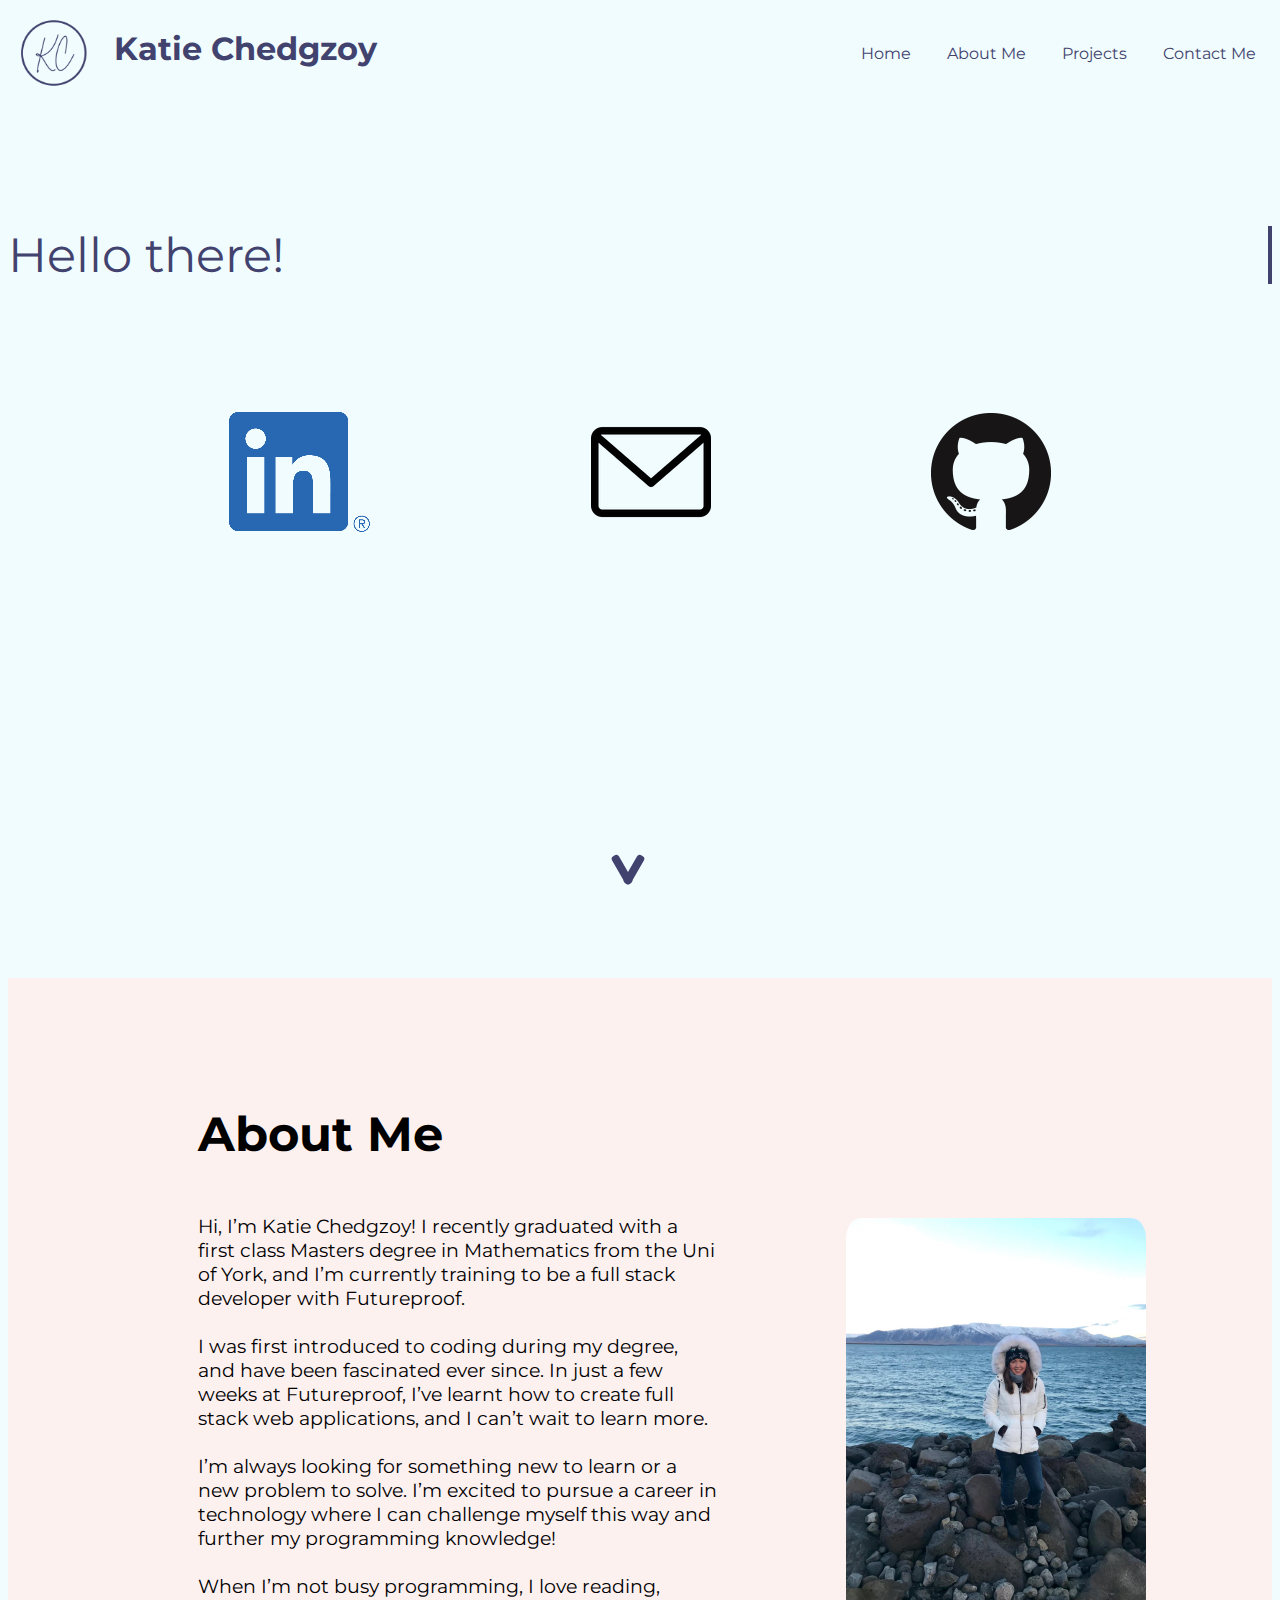
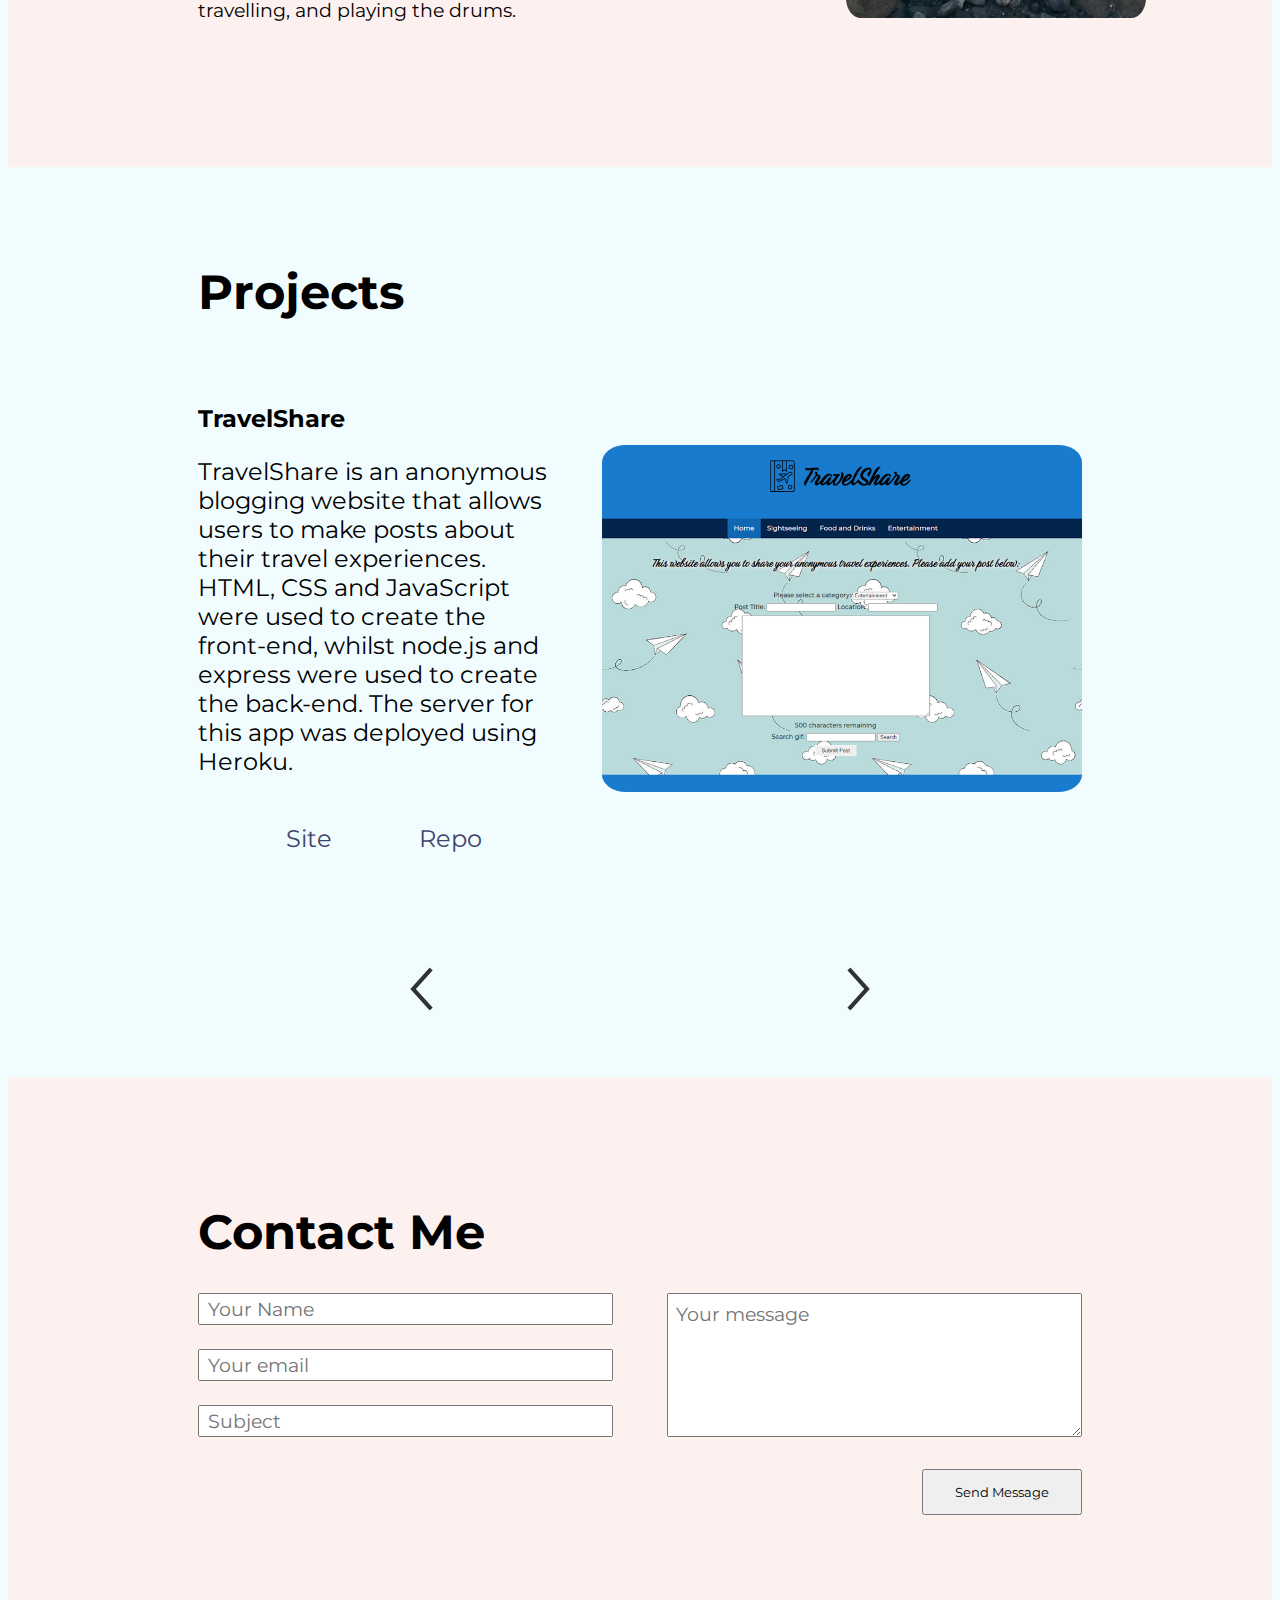
==== index.html @ d6ce120f "add contact form" ====
<!DOCTYPE html>
<html lang="en">
<head>
    <meta charset="UTF-8">
    <meta http-equiv="X-UA-Compatible" content="IE=edge">
    <meta name="viewport" content="width=device-width, initial-scale=1.0">
    <link href="https://fonts.googleapis.com/css2?family=Montserrat&display=swap" rel="stylesheet">
    <link href="./style.css" rel="stylesheet" type="text/css"/>
    <link rel="shortcut icon" href="./images/KC.png" type="image/x-icon">
    <script defer src="./index.js"></script>
    <title>Katie Chedgzoy</title>
</head>
<body>
    <header>
        <div id="nameAndLogo">
            <img src="images/KC.png" id="logo">
            <h1>Katie Chedgzoy</h1>
        </div>

        <nav>
            <ul class="nav-links">
                <li><a href="#home">Home</a></li>
                <li><a href="#aboutMe">About Me</a></li>
                <li><a href="#projects">Projects</a></li>
                <li><a href="#contactMe">Contact Me</a></li>
            </ul>
        </nav>
    </header>

    <section id="home">
        <p id="cursorText">Hello there!</p>

        <div class="profileLinks">
            <a href="https://www.linkedin.com/in/katie-chedgzoy-61258318b/">
                <img src="images/LindkeInLogo.png" id="linkedin">
            </a>
            <a href="">
                <img src="images/envelope.png" id="emailIcon">
            </a>
            <a href="https://github.com/katieched">
                <img src="images/GitHub-Mark-120px-plus.png" id="github">
            </a>
        </div>

        <div class="arrow-down">
            <div class="left"></div>
            <div class="right"></div>
        </div>
    </section>

    

    <section id="aboutMe">
        <h1>About Me</h1>

        <div>
            <p>Hi, I’m Katie Chedgzoy! I recently graduated with a first class Masters degree 
                in Mathematics from the Uni of York, and I’m currently training to be a full 
                stack developer with Futureproof.<br>
                <br>I was first introduced to coding during my degree, and have been fascinated ever 
                since. In just a few weeks at Futureproof, I’ve learnt how to create full stack web 
                applications, and I can’t wait to learn more.<br>
                <br>I’m always looking for something new to learn or a new problem to solve. I’m excited 
                to pursue a career in technology where I can challenge myself this way and further my 
                programming knowledge!<br>
                <br>When I’m not busy programming, I love reading, travelling, and playing the drums.
            </p>
            
            <img src="images/ProfilePic.JPG">
        </div>
    </section>

    <section id="projects">
        <h1>Projects</h1>

        <div id="projectContainer">
            <div>
                <h2 class="projectTitle">TravelShare</h2>
                <p class="projectDescription">TravelShare is an anonymous blogging website that allows 
                    users to make posts about their travel experiences. HTML, CSS and JavaScript were
                    used to create the front-end, whilst node.js and express were used to create the
                    back-end. The server for this app was deployed using Heroku.</p>

                <div class="projectLinks">
                    <a href="https://bagels-journal-project.netlify.app/client/html/mainpage" id="siteLink">Site</a>
                    <a href="https://github.com/Rachiey/journalproject" id="repoLink">Repo</a>
                </div>
            </div>

            <img src="images/TravelShare.png" class="projectImage">
        </div>

        <div id="arrows">
            <img src="images/back-arrow.png" id="backArrow">
            <img src="images/next-arrow.png" id="nextArrow">
        </div>
    </section>

    <section id="contactMe">
        <h1>Contact Me</h1>

        <form>
            <div id="leftForm">
                <input type="text" placeholder="Your Name" id="name">
                <input type="text" placeholder="Your email" id="email">
                <input type="text" placeholder="Subject" id="subject">
            </div>

            <div id="rightForm">
                <textarea placeholder="Your message" id="message"></textarea>
                <input type="Submit" value="Send Message" id="sendMessage">
            </div>
        </form>
    </section>
    
    <!--Background animation-->
    <!--
    <ul class="circles">
                <li></li>
                <li></li>
                <li></li>
                <li></li>
                <li></li>
                <li></li>
                <li></li>
                <li></li>
                <li></li>
                <li></li>
    </ul>
    -->
</body>
</html>
---- style.css ----
/*TO DO:
    - Fix profile links so they don't go outside of the div when you zoom in
    - Add link to email icon
    - Make arrows stay in place
*/

* {
    box-sizing: border-box;
}

body {
    background-color: #f0fcfd;
}

/*General text styling*/
p {
    font-family: 'Montserrat', sans-serif;
    color: black; 
}

/*Navbar styling*/
#logo {
    width:fit-content;
    height: 10vh;
    padding-right: 1rem;
}

#nameAndLogo {
    display: flex;
    justify-content: flex-start;
}

header h1, a {
    font-family: 'Montserrat', sans-serif;
    color: #42426f;
    text-decoration: none;
}

header {
    display: flex;
    justify-content: space-between;
    align-items: center;
}

.nav-links {
    list-style: none;
}

.nav-links li {
    display: inline-block;
    padding: 0 1rem;
}

.nav-links li a:hover {
    color:rgba(66, 66, 111, 0.5);
}
/*end of navbar styling*/


/*main page styling*/
#home {
    height: 80vh;
}
/*end of main page styling*/


/*cursor animation*/
#cursorText {
    border-right: solid 0.275rem rgba(66, 66, 111, 1);
    white-space: nowrap;
    overflow: hidden;    
    font-family: 'Montserrat', sans-serif;    
    font-size: 3rem;
    color: rgba(66, 66, 111);
    margin: 8rem auto;
  }
  
  #cursorText {
    animation: animated-text 2s steps(29,end) 1s 1 normal both,
               animated-cursor 600ms steps(29,end) infinite;
  }
  
  @keyframes animated-text{
    from{width: 0;}
    to{width: 18rem;}
  }
  
  @keyframes animated-cursor{
    from{border-right-color: rgba(225, 193, 203, 1);}
    to{border-right-color: transparent;}
  }
/*end of cursor animation*/


/*Profile links styling*/
.profileLinks {
    display: flex;
    justify-content: space-evenly;
}

.profileLinks a img:hover {
    opacity: 0.6;
}
/*end of profile links styling*/


/*Scroll down arrow animation*/
.arrow-down{
    display: flex;
    justify-content: center;
    width:3rem;
    height: 2rem;
    margin:0 0 0 -1.5rem;
    position:absolute;
    left:50%;
    bottom:0;
    -webkit-animation: arrow 0.5s 1s infinite ease-out alternate;
    
  }
  
  .arrow-down:hover{
     -webkit-animation-play-state: paused;
  }
  
  .left{
    position:absolute;
    height: 0.5rem;
    width:2rem;
    background: #42426f;
    -webkit-transform:rotate(240deg);
    top: 0.5rem;
    left: 0.5rem;
    -webkit-border-radius: 0.2rem;
    -webkit-transform-origin: 0.25rem 50%;
    -webkit-animation: leftArrow 0.5s 1s infinite ease-out alternate;
  }
  
  .right{
    position:absolute;
    height: 0.5rem;
    width: 2rem;
    background: #42426f;
    -webkit-transform:rotate(-60deg);
    top:0.5rem;
    left:0.5rem;
    -webkit-border-radius: 0.2rem;
    -webkit-transform-origin: 0.25rem 50%;
    -webkit-animation: rightArrow 0.5s 1s infinite ease-out alternate;
  }
  
  @keyframes arrow{
    0% {
      bottom:0;
    }
    100%{
      bottom:2rem;
    }
  }
  
  @keyframes leftArrow{
    0% {
    }
    100%{
      -webkit-transform:rotate(225deg);
    }
  }
  
  @keyframes rightArrow{
    0% {
    }
    100%{
      -webkit-transform:rotate(-45deg);
    }
  }
/*end of scroll down arrow animation*/


/*About me styling*/
@media (max-width: 1000px) {
    #aboutMe div {
        display: flex;
        flex-direction: column;
        justify-content: center;
        align-items: center;
    }

    #aboutMe img {
        margin-left: 10%;
    }
}
#aboutMe {
    background-color: #fdf1f0;
    font-family: 'Montserrat', sans-serif;
    height: fit-content;
}

#aboutMe h1 {
    font-size: 3rem;
    padding-top: 10%;
    padding-left: 15%;
}

#aboutMe p {
    font-size: 1.2rem;
    padding-left: 15%;
    padding-right: 10%;
}

#aboutMe img {
        border-radius: 5%;
        height: 25rem;
        width: auto;
        margin-right: 10%;
 }

#aboutMe div {
    display: flex;
    justify-content: space-between;
    align-items: center;
    padding-bottom: 10%;
}
/*end of about me styling*/


/*Project section styling*/
#projects {
    font-family: 'Montserrat', sans-serif;
    height: fit-content;
}

#projects h1 {
    font-size: 3rem;
    padding-top: 5%;
    padding-left: 15%;
}

#projectContainer {
    margin: 5% 15% 0% 15%;
    display: flex;
    align-items: center;
    justify-content: space-between;
}

.projectDescription {
    font-size: 1.5rem;
    margin-right: 3rem;
}

.projectLinks {
    display: flex;
    justify-content: space-evenly;
    margin-right: 2rem;
    margin-top: 3rem;
    font-size: 1.5rem;
}

.projectImage {
    width: 30rem;
    height: auto;
    border-radius: 5%;
}

@media (max-width: 1200px) {
    #projectContainer {
        display: flex;
        flex-direction: column;
        align-items: center;
        margin-right: 10%;
    }

    .projectDescription {
        font-size: 1.2rem;
        margin-right: 0rem;
    }

    .projectLinks {
        margin-right: 0;
    }

    .projectImage {
        width: 28rem;
        height: auto;
        margin-top: 2rem;
    }
}

@media (max-width: 700px) {
    .projectImage {
        width: 20rem;
        height: auto;
        margin-top: 2rem;
    }
}

#arrows {
    display: flex;
    justify-content: space-evenly;
    margin-top: 7rem;
    margin-bottom: 4rem;
}

#backArrow {
    width: 3rem;
    height: auto;
    opacity: 0.8;
}

#backArrow:hover {
    cursor: pointer;
    opacity: 0.5;
}

#nextArrow {
    width: 3rem;
    height: auto;
    opacity: 0.8;
}

#nextArrow:hover {
    cursor: pointer;
    opacity: 0.5;
}
/*end of project section styling*/


/*Contact me styling*/
#contactMe {
    background-color: #fdf1f0;
    font-family: 'Montserrat', sans-serif;
    height: fit-content;
}

#contactMe h1 {
    font-size: 3rem;
    padding-top: 10%;
    padding-left: 15%;
}

form {
    display: flex;
    justify-content: space-between;
    padding-left: 15%;
    padding-right: 15%;
    padding-bottom: 10%;
}

@media (max-width: 1000px) {
    form {
        display: flex;
        flex-direction: column;
        align-items: center;
        padding-right: 0;
        padding-left: 0;
    }
}

#leftForm {
    display: flex;
    flex-direction: column;
    width: 47%;
}

#name, #email, #subject {
    width: 100%;
    height: 2rem;
    margin-bottom: 1.5rem;
    font-family: 'Montserrat', sans-serif;
    font-size: 1.2rem;
    padding: 0.5rem;
}

#rightForm {
    display: flex;
    flex-direction: column;
    width: 47%;
    align-items: flex-end;
}

#message {
    width: 100%;
    height: 9rem;
    font-family: 'Montserrat', sans-serif;
    font-size: 1.2rem;
    padding: 0.5rem;
}

#sendMessage {
    width: 10rem;
    margin-top: 2rem;
    font-family: 'Montserrat', sans-serif;
    padding: 0.8rem;
}
/*end of contact me styling*/


/*Background Animation*/
/*
.circles{
    top: 0;
    left: 0;
    width: 100%;
    height: 100%;
    overflow: hidden;
}

.circles li{
    position: absolute;
    display: block;
    list-style: none;
    width: 20px;
    height: 20px;
    background: rgba(66, 66, 111, 0.7);
    animation: animate 50s linear infinite;
    bottom: -150px;
}

.circles li:nth-child(1){
    left: 25%;
    width: 80px;
    height: 80px;
    animation-delay: 0s;
}


.circles li:nth-child(2){
    left: 10%;
    width: 20px;
    height: 20px;
    animation-delay: 2s;
    animation-duration: 40s;
}

.circles li:nth-child(3){
    left: 70%;
    width: 20px;
    height: 20px;
    animation-delay: 4s;
}

.circles li:nth-child(4){
    left: 40%;
    width: 60px;
    height: 60px;
    animation-delay: 0s;
    animation-duration: 18s;
}

.circles li:nth-child(5){
    left: 65%;
    width: 20px;
    height: 20px;
    animation-delay: 0s;
}

.circles li:nth-child(6){
    left: 75%;
    width: 110px;
    height: 110px;
    animation-delay: 3s;
}

.circles li:nth-child(7){
    left: 35%;
    width: 150px;
    height: 150px;
    animation-delay: 7s;
}

.circles li:nth-child(8){
    left: 50%;
    width: 25px;
    height: 25px;
    animation-delay: 15s;
    animation-duration: 45s;
}

.circles li:nth-child(9){
    left: 20%;
    width: 15px;
    height: 15px;
    animation-delay: 2s;
    animation-duration: 35s;
}

.circles li:nth-child(10){
    left: 85%;
    width: 150px;
    height: 150px;
    animation-delay: 0s;
    animation-duration: 11s;
}

@keyframes animate {

    0%{
        transform: translateY(0) rotate(0deg);
        opacity: 1;
        border-radius: 0;
    }

    100%{
        transform: translateY(-1000px) rotate(720deg);
        opacity: 0;
        border-radius: 80%;
    }
}
*/
/*end of background animation*/
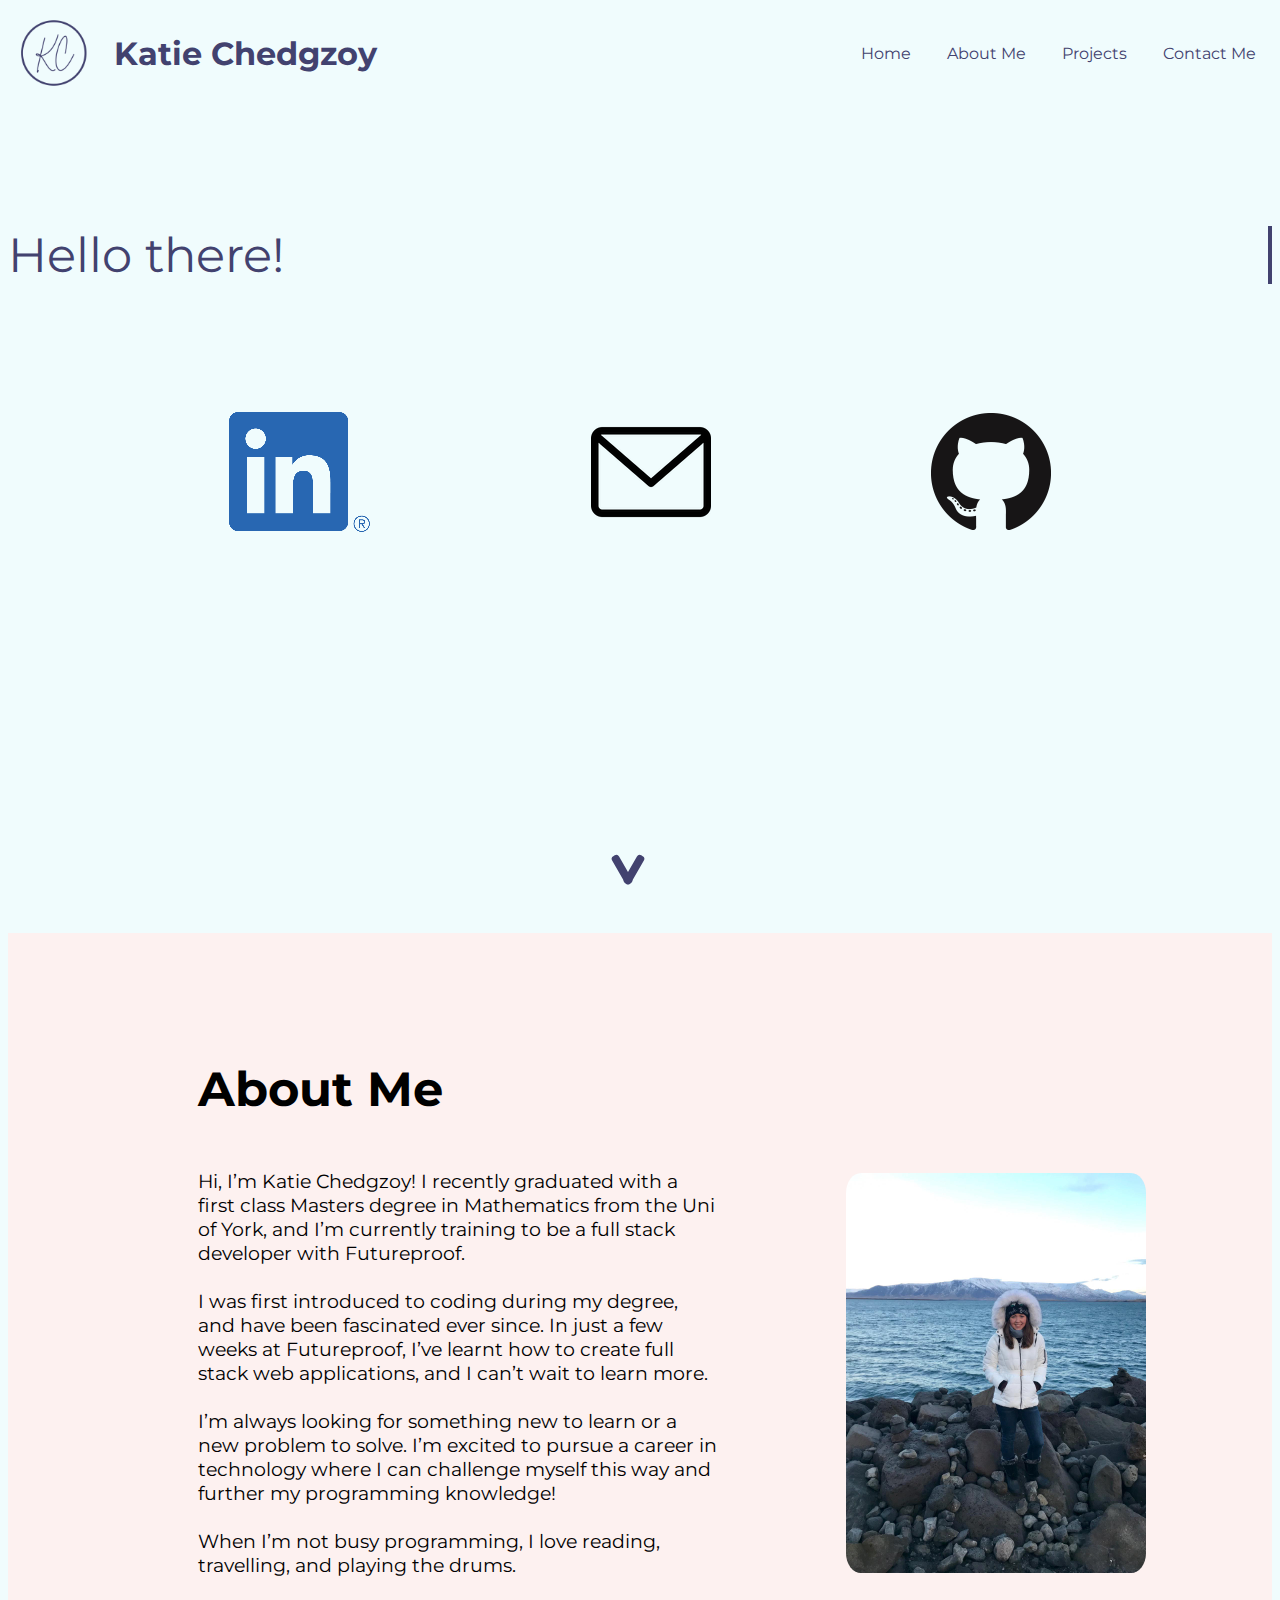
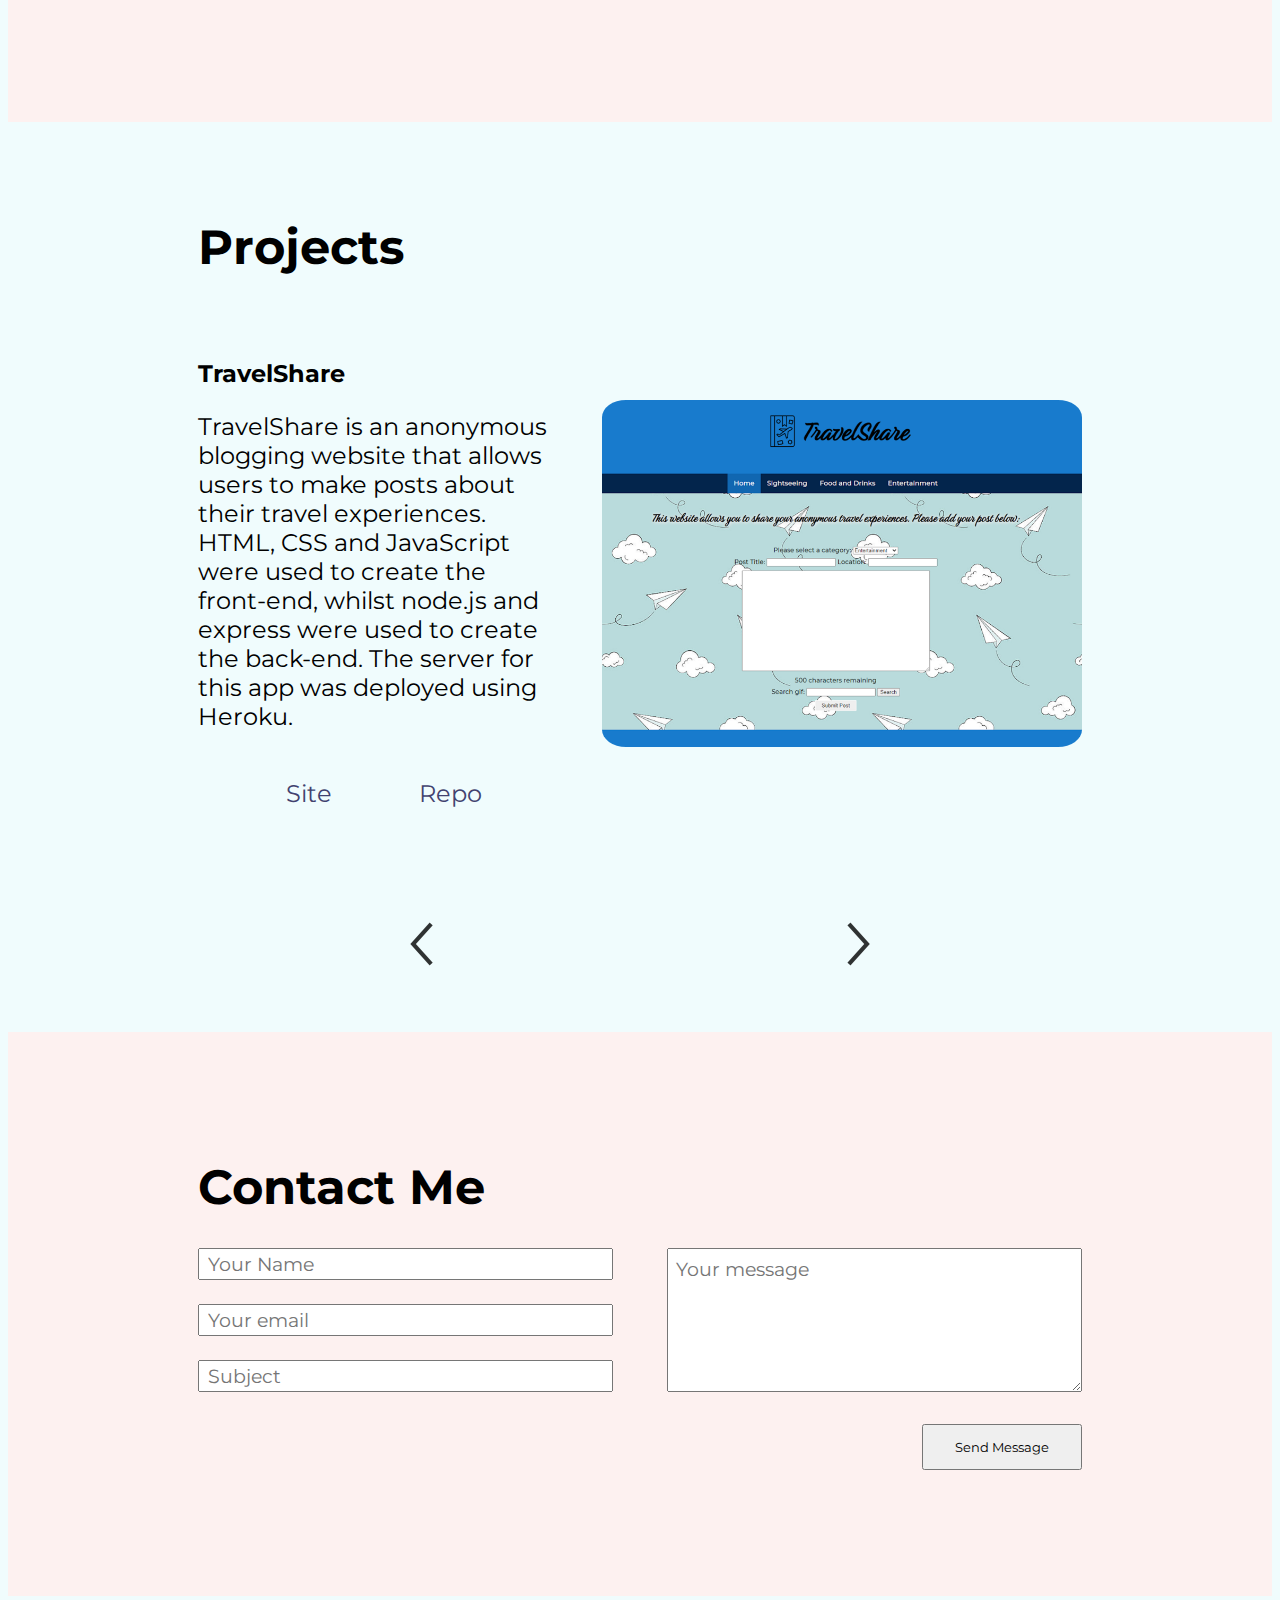
==== commit d79cb004: "add some responsiveness to home section" ====
--- a/index.html
+++ b/index.html
@@ -24,6 +24,12 @@
                 <li><a href="#projects">Projects</a></li>
                 <li><a href="#contactMe">Contact Me</a></li>
             </ul>
+
+            <div class="hamburger">
+                <span class="bar"></span>
+                <span class="bar"></span>
+                <span class="bar"></span>
+            </div>
         </nav>
     </header>
 
--- a/style.css
+++ b/style.css
@@ -28,6 +28,7 @@
 #nameAndLogo {
     display: flex;
     justify-content: flex-start;
+    align-items: center;
 }
 
 header h1, a {
@@ -54,12 +55,16 @@
 .nav-links li a:hover {
     color:rgba(66, 66, 111, 0.5);
 }
+
+@media screen and (max-width: 850px) {
+    
+}
 /*end of navbar styling*/
 
 
 /*main page styling*/
 #home {
-    height: 80vh;
+    height: 75vh;
 }
 /*end of main page styling*/
 
@@ -93,6 +98,13 @@
 
 
 /*Profile links styling*/
+@media (max-width: 800px) {
+    #linkedin, #emailIcon, #github {
+        width: 5rem;
+        height: auto;
+    }
+}
+
 .profileLinks {
     display: flex;
     justify-content: space-evenly;
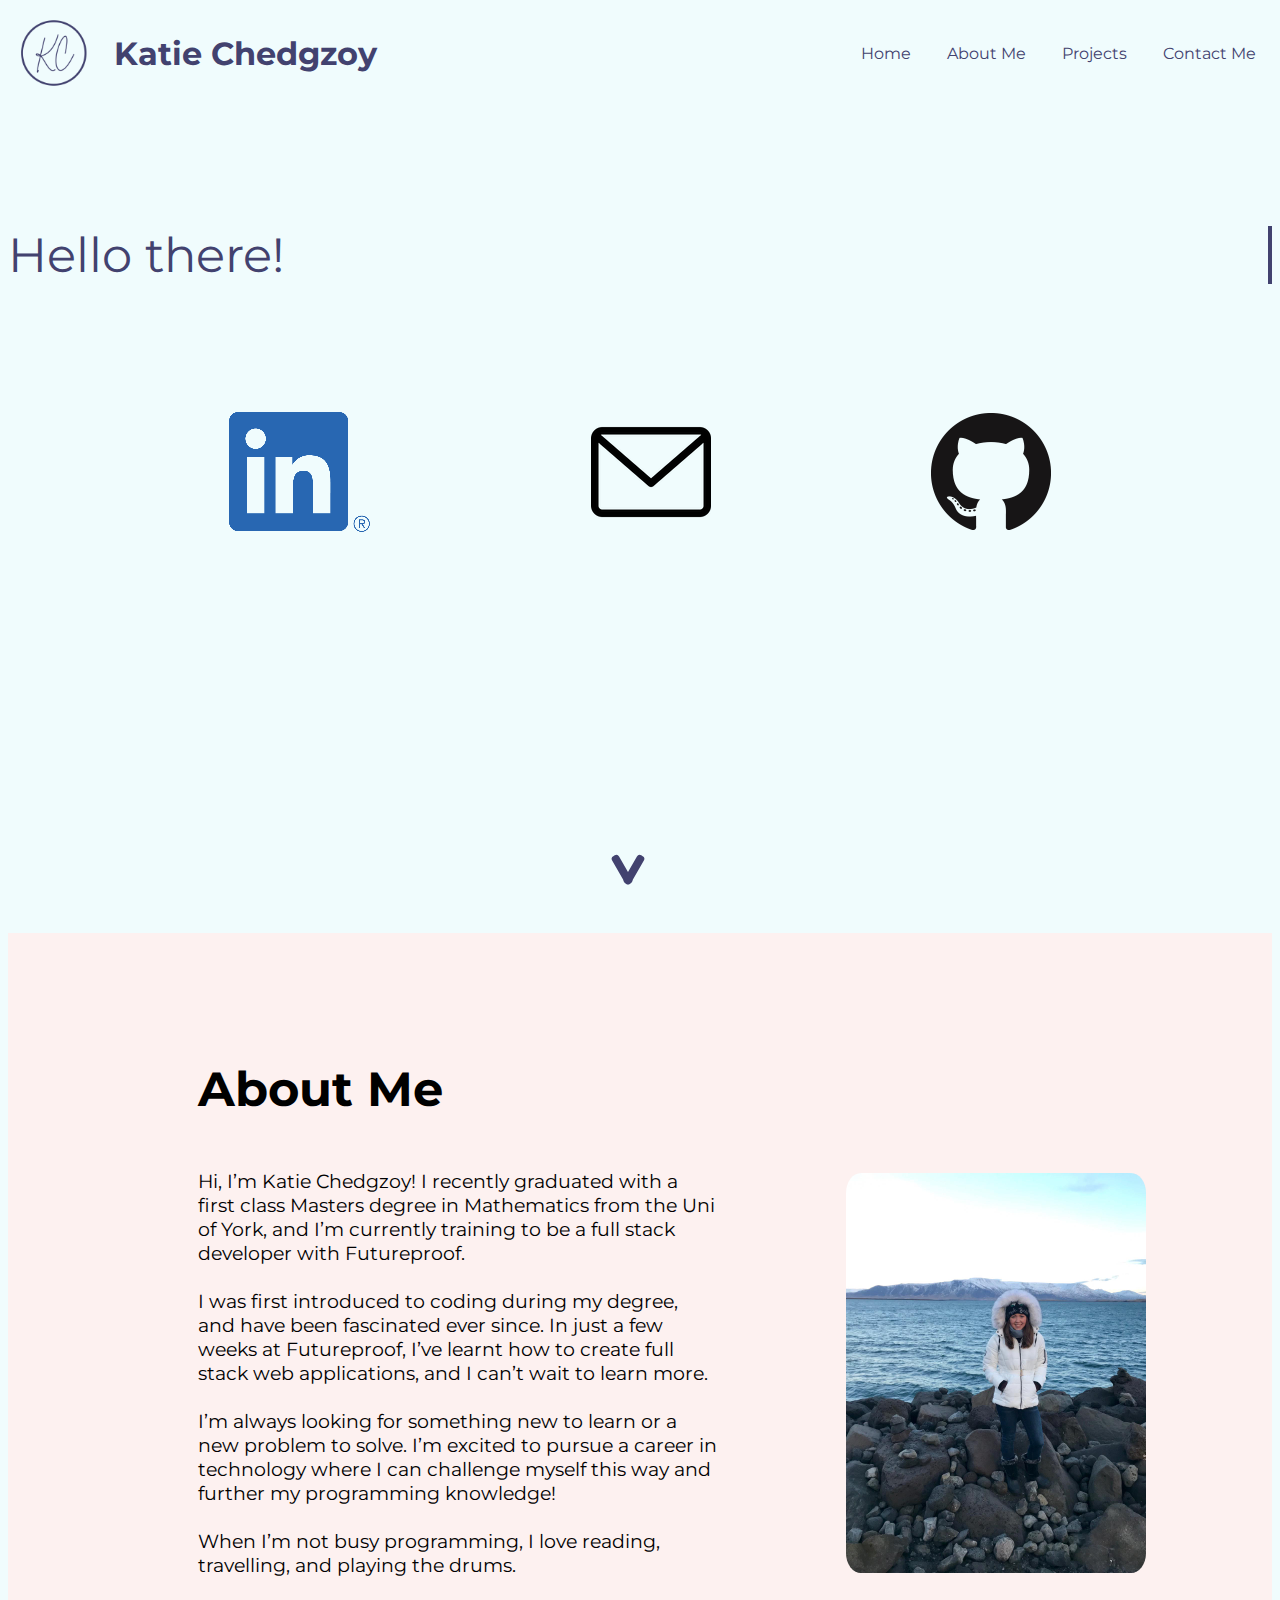
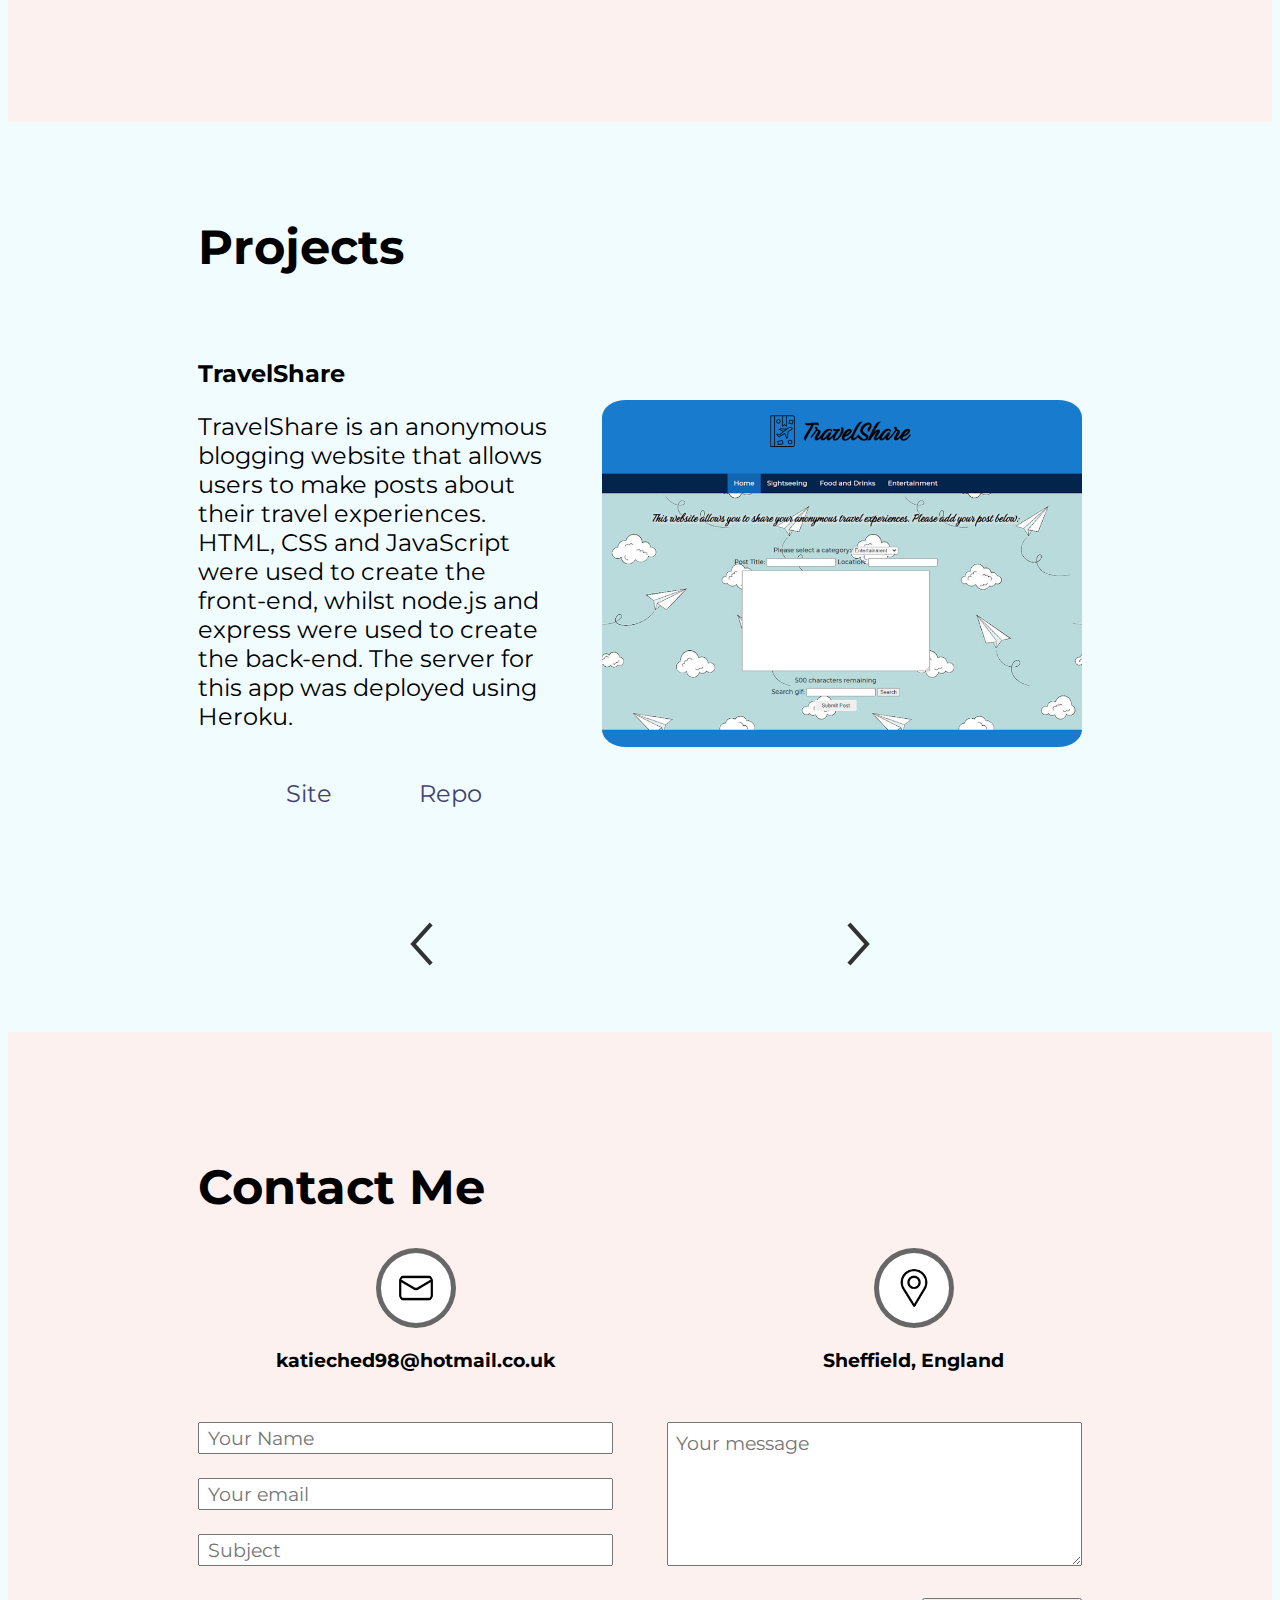
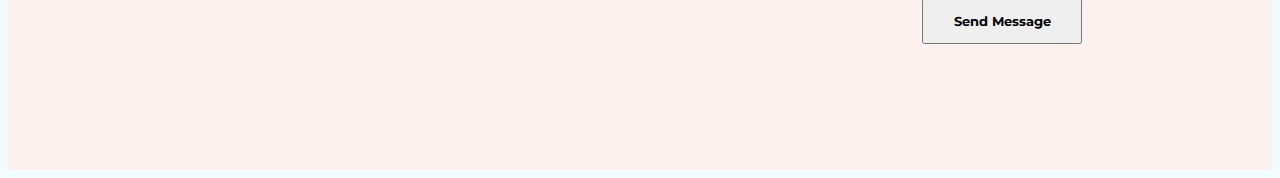
==== commit 58bfe370: "make scroll down arrow more responsive" ====
--- a/index.html
+++ b/index.html
@@ -105,6 +105,18 @@
     <section id="contactMe">
         <h1>Contact Me</h1>
 
+        <div id="contactIcons">
+            <div>
+                <img src="images/email.png" name="contactEmail" id="contactEmail">
+                <p>katieched98@hotmail.co.uk</p>
+            </div>
+            
+            <div>
+                <img src="images/location.png">
+                <p>Sheffield, England</p>
+            </div>  
+        </div>
+
         <form>
             <div id="leftForm">
                 <input type="text" placeholder="Your Name" id="name">
--- a/style.css
+++ b/style.css
@@ -117,6 +117,11 @@
 
 
 /*Scroll down arrow animation*/
+@media (max-width: 700px) {
+    .arrow-down div {
+        display: none;
+    }
+}
 .arrow-down{
     display: flex;
     justify-content: center;
@@ -348,12 +353,46 @@
     padding-left: 15%;
 }
 
+#contactIcons {
+    display: flex;
+    justify-content: space-evenly;
+}
+
+@media (max-width: 1000px) {
+    #contactIcons {
+        display: flex;
+        flex-direction: column;
+    }
+}
+
+#contactIcons p {
+    font-weight: bold;
+    font-size: 1.2rem;
+}
+
+#contactIcons div {
+    display: flex;
+    flex-direction: column;
+    align-items: center;
+}
+
+#contactIcons img {
+    width: 5rem;
+    height: auto;
+    border: 5px solid rgba(2, 2, 2, 0.6);
+    border-radius: 50%;
+    padding: 1rem;
+    background-color: white;
+}
+
+
 form {
     display: flex;
     justify-content: space-between;
     padding-left: 15%;
     padding-right: 15%;
     padding-bottom: 10%;
+    margin-top: 2.5%;
 }
 
 @media (max-width: 1000px) {
@@ -401,6 +440,11 @@
     margin-top: 2rem;
     font-family: 'Montserrat', sans-serif;
     padding: 0.8rem;
+    font-weight: bold;
+}
+
+#sendMessage:hover {
+    cursor: pointer;
 }
 /*end of contact me styling*/
 
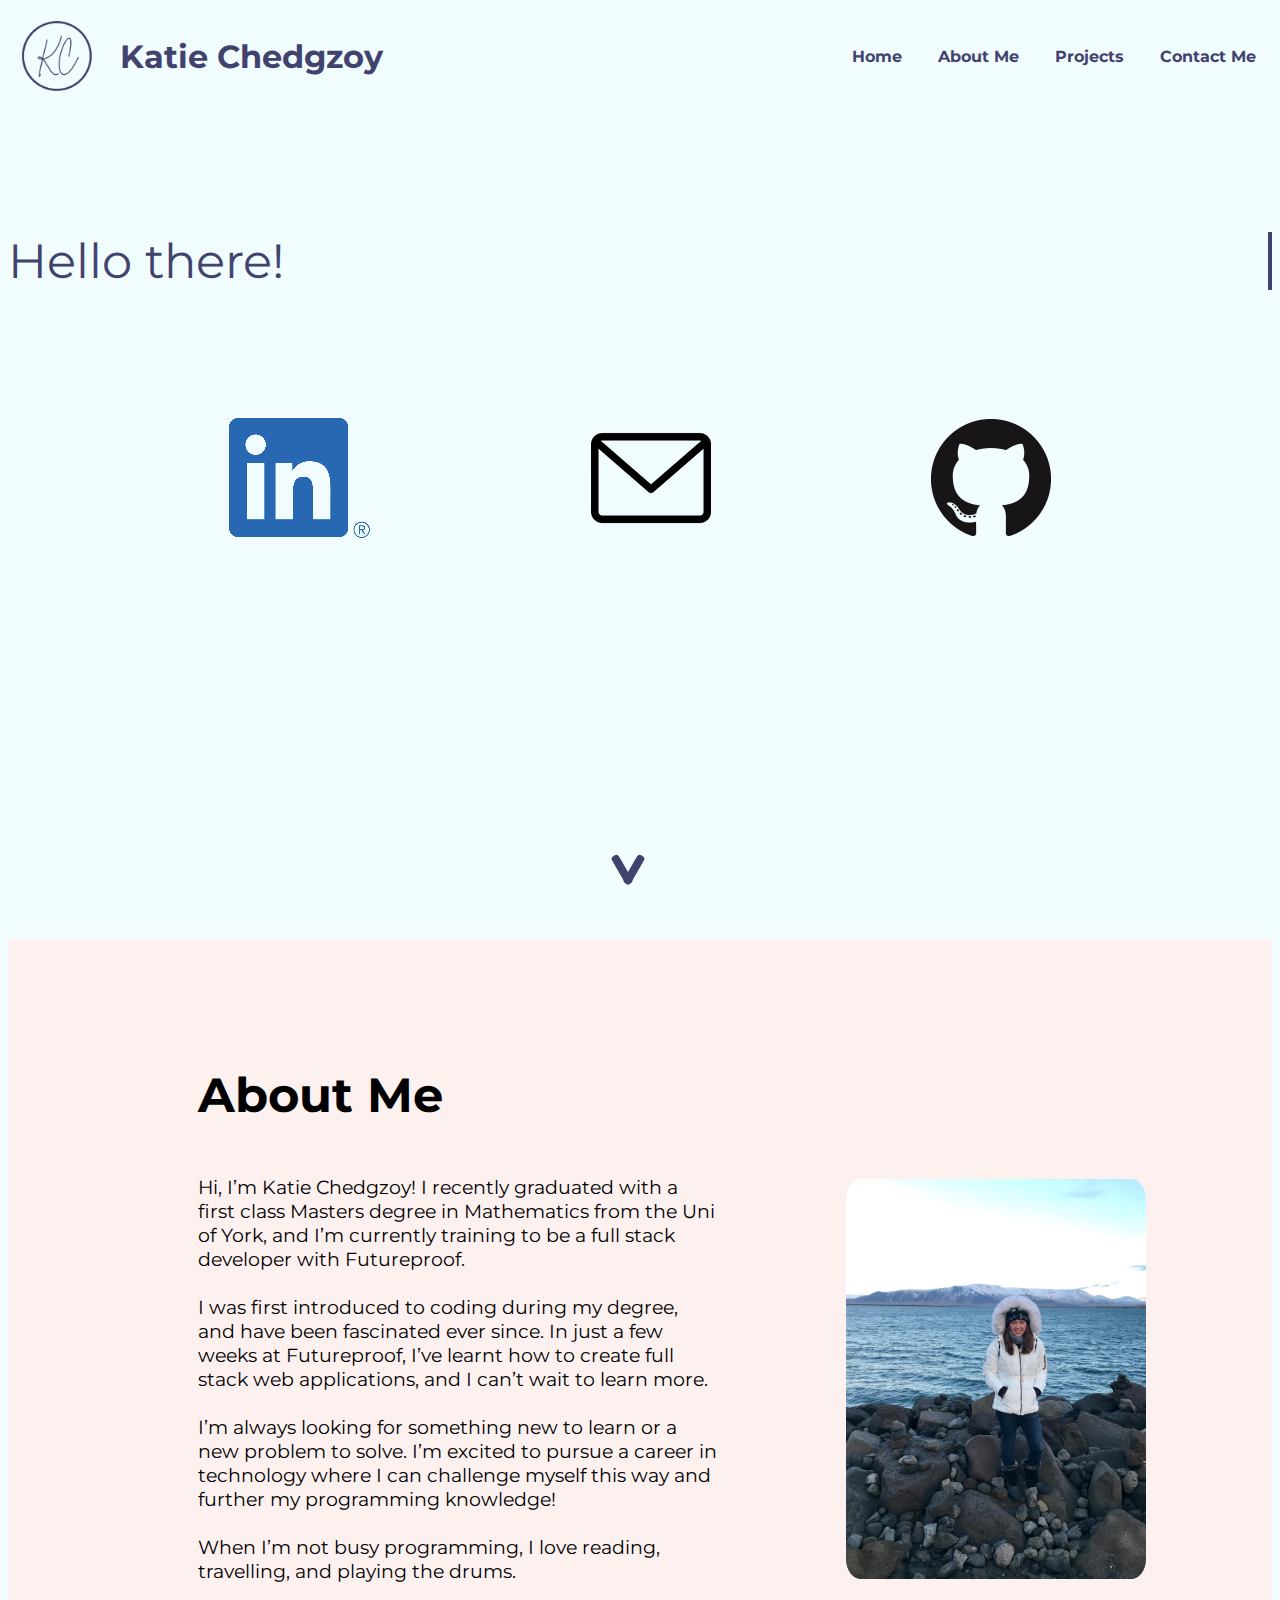
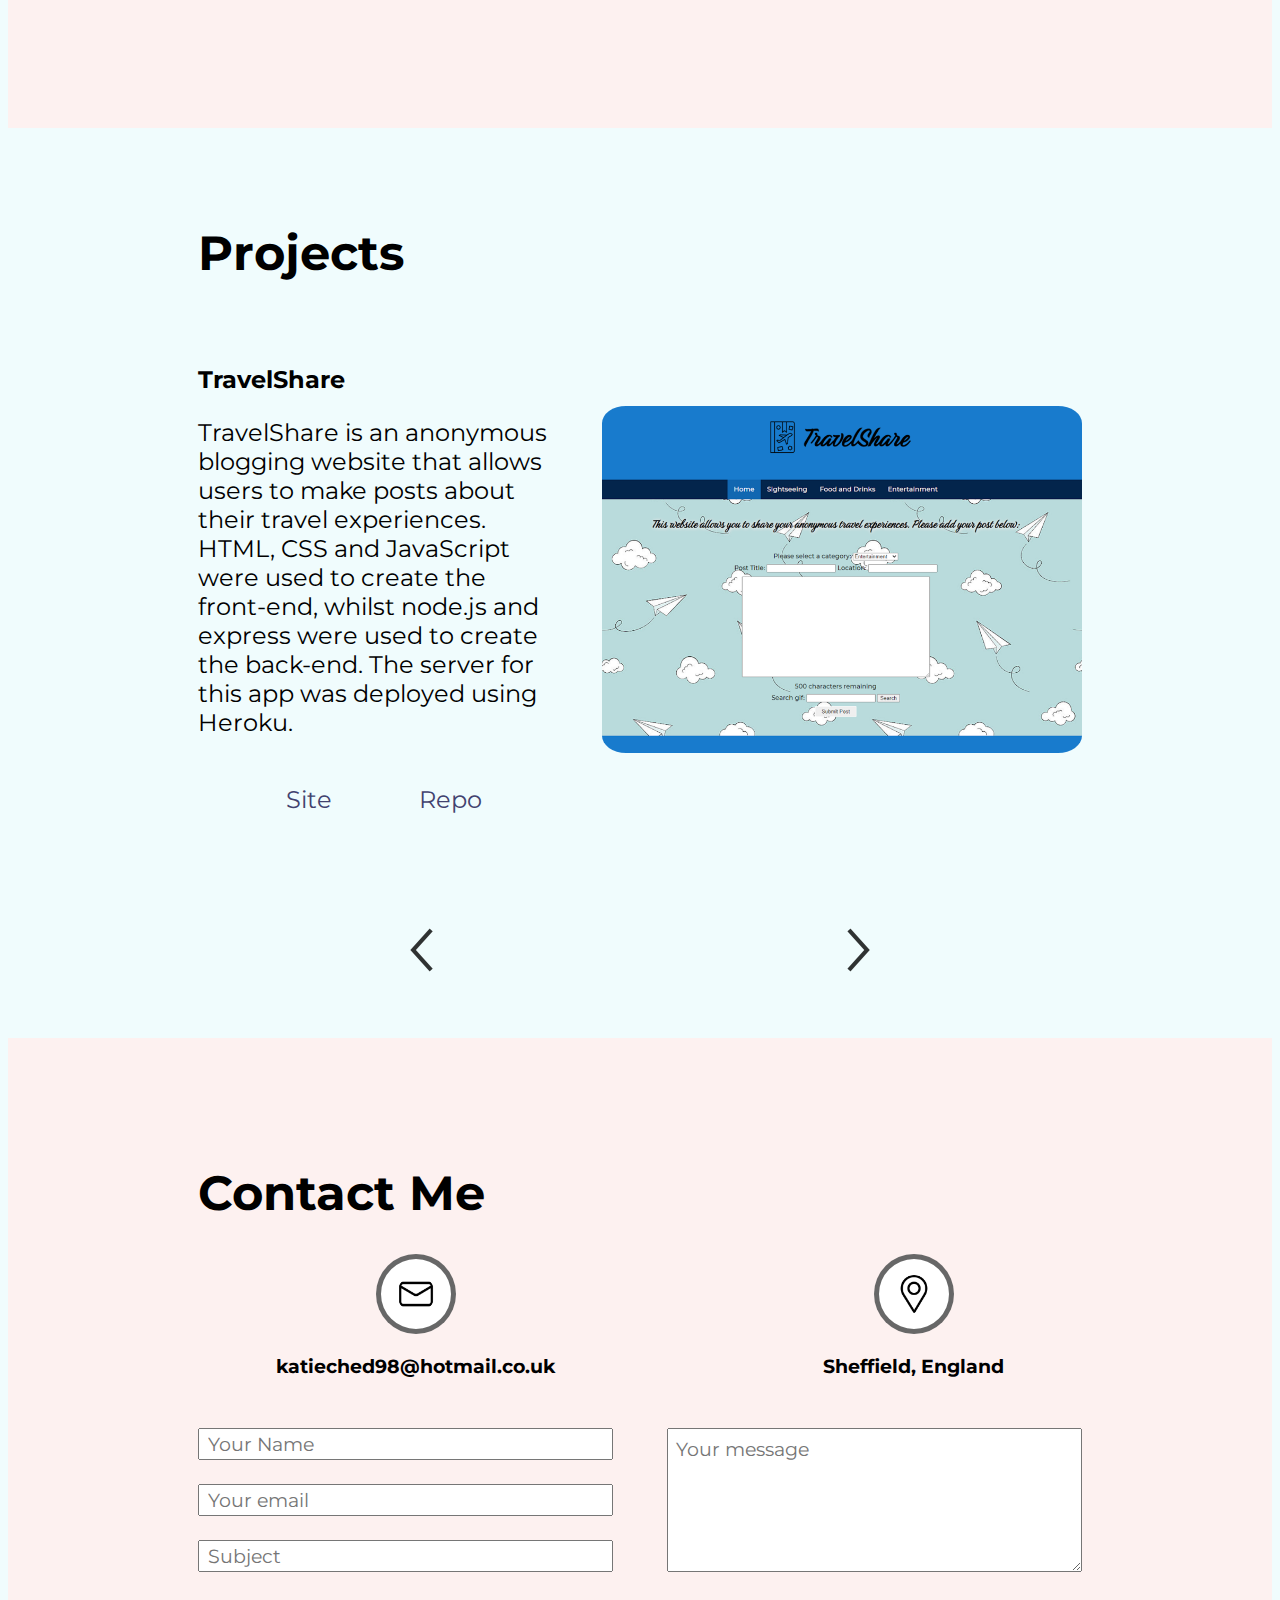
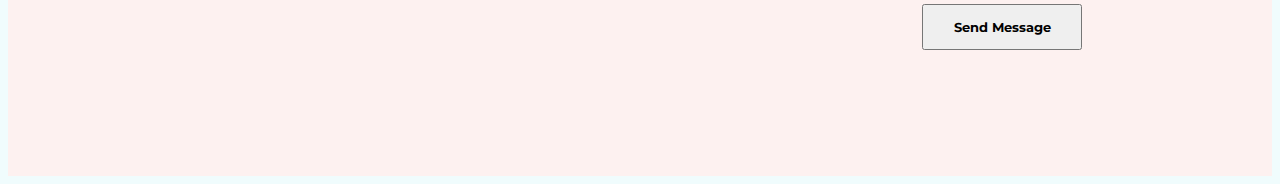
==== commit 422fe778: "add hamburger and fix scroll down arrow" ====
--- a/index.html
+++ b/index.html
@@ -30,6 +30,13 @@
                 <span class="bar"></span>
                 <span class="bar"></span>
             </div>
+
+            <ul class="burger-links">
+                <li><a href="#home">Home</a></li>
+                <li><a href="#aboutMe">About Me</a></li>
+                <li><a href="#projects">Projects</a></li>
+                <li><a href="#contactMe">Contact Me</a></li>
+            </ul>
         </nav>
     </header>
 
--- a/style.css
+++ b/style.css
@@ -1,9 +1,3 @@
-/*TO DO:
-    - Fix profile links so they don't go outside of the div when you zoom in
-    - Add link to email icon
-    - Make arrows stay in place
-*/
-
 * {
     box-sizing: border-box;
 }
@@ -20,8 +14,8 @@
 
 /*Navbar styling*/
 #logo {
-    width:fit-content;
-    height: 10vh;
+    width: 7rem;
+    height: auto;
     padding-right: 1rem;
 }
 
@@ -50,14 +44,40 @@
 .nav-links li {
     display: inline-block;
     padding: 0 1rem;
+    font-weight: bold;
 }
 
 .nav-links li a:hover {
     color:rgba(66, 66, 111, 0.5);
 }
 
-@media screen and (max-width: 850px) {
-    
+.hamburger {
+    display: none;
+}
+
+.bar {
+    display: block;
+    width: 25px;
+    height: 3px;
+    margin: 5px auto;
+    -webkit-transition: all 0.3s ease-in-out;
+    transition: all 0.3s ease-in-out;
+    background-color: #42426F;
+}
+
+.burger-links {
+    display: none;
+}
+
+@media (max-width: 1000px) {
+    .hamburger {
+        display: block;
+        cursor: pointer;
+    }
+
+    .nav-links {
+        display: none;
+    }
 }
 /*end of navbar styling*/
 
@@ -122,13 +142,20 @@
         display: none;
     }
 }
+
+@media (max-height: 700px )  {
+    .arrow-down div {
+        display: none;
+    }
+}
+
 .arrow-down{
     display: flex;
     justify-content: center;
     width:3rem;
     height: 2rem;
     margin:0 0 0 -1.5rem;
-    position:absolute;
+    position: absolute;
     left:50%;
     bottom:0;
     -webkit-animation: arrow 0.5s 1s infinite ease-out alternate;
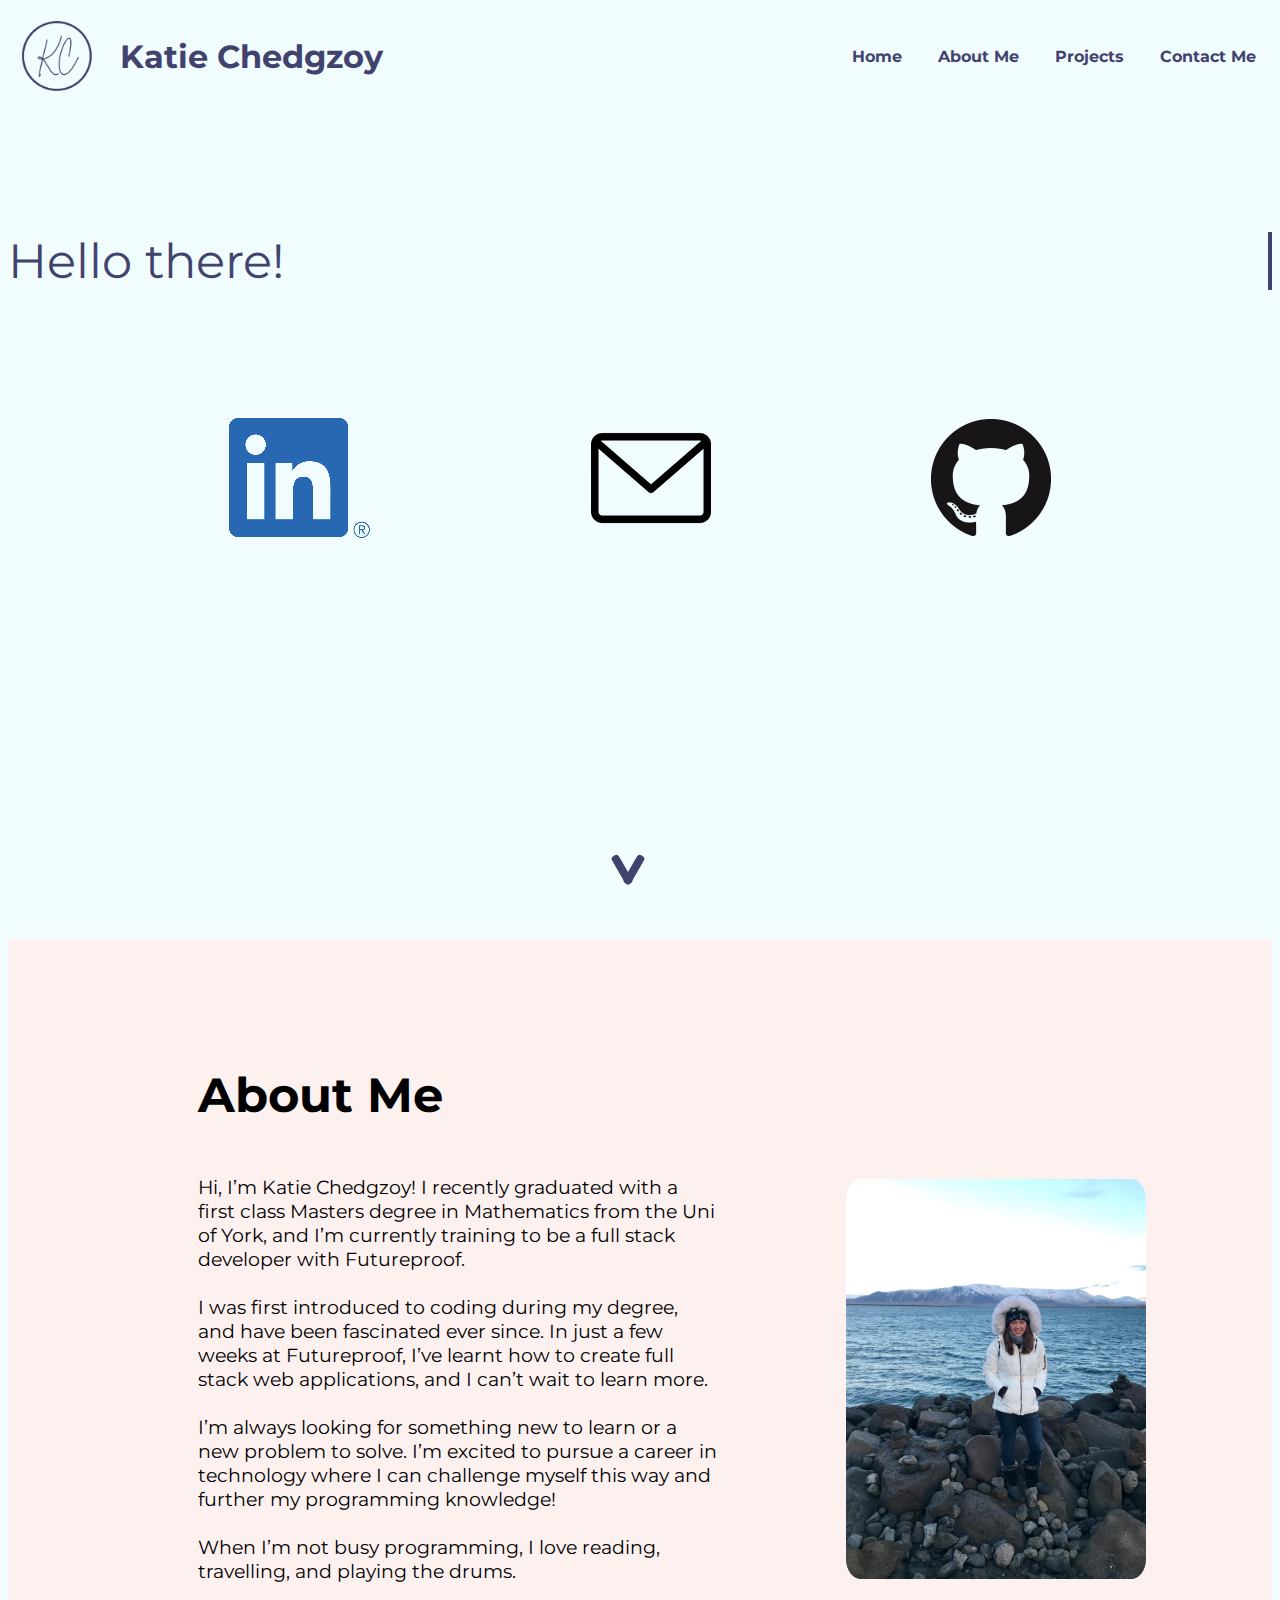
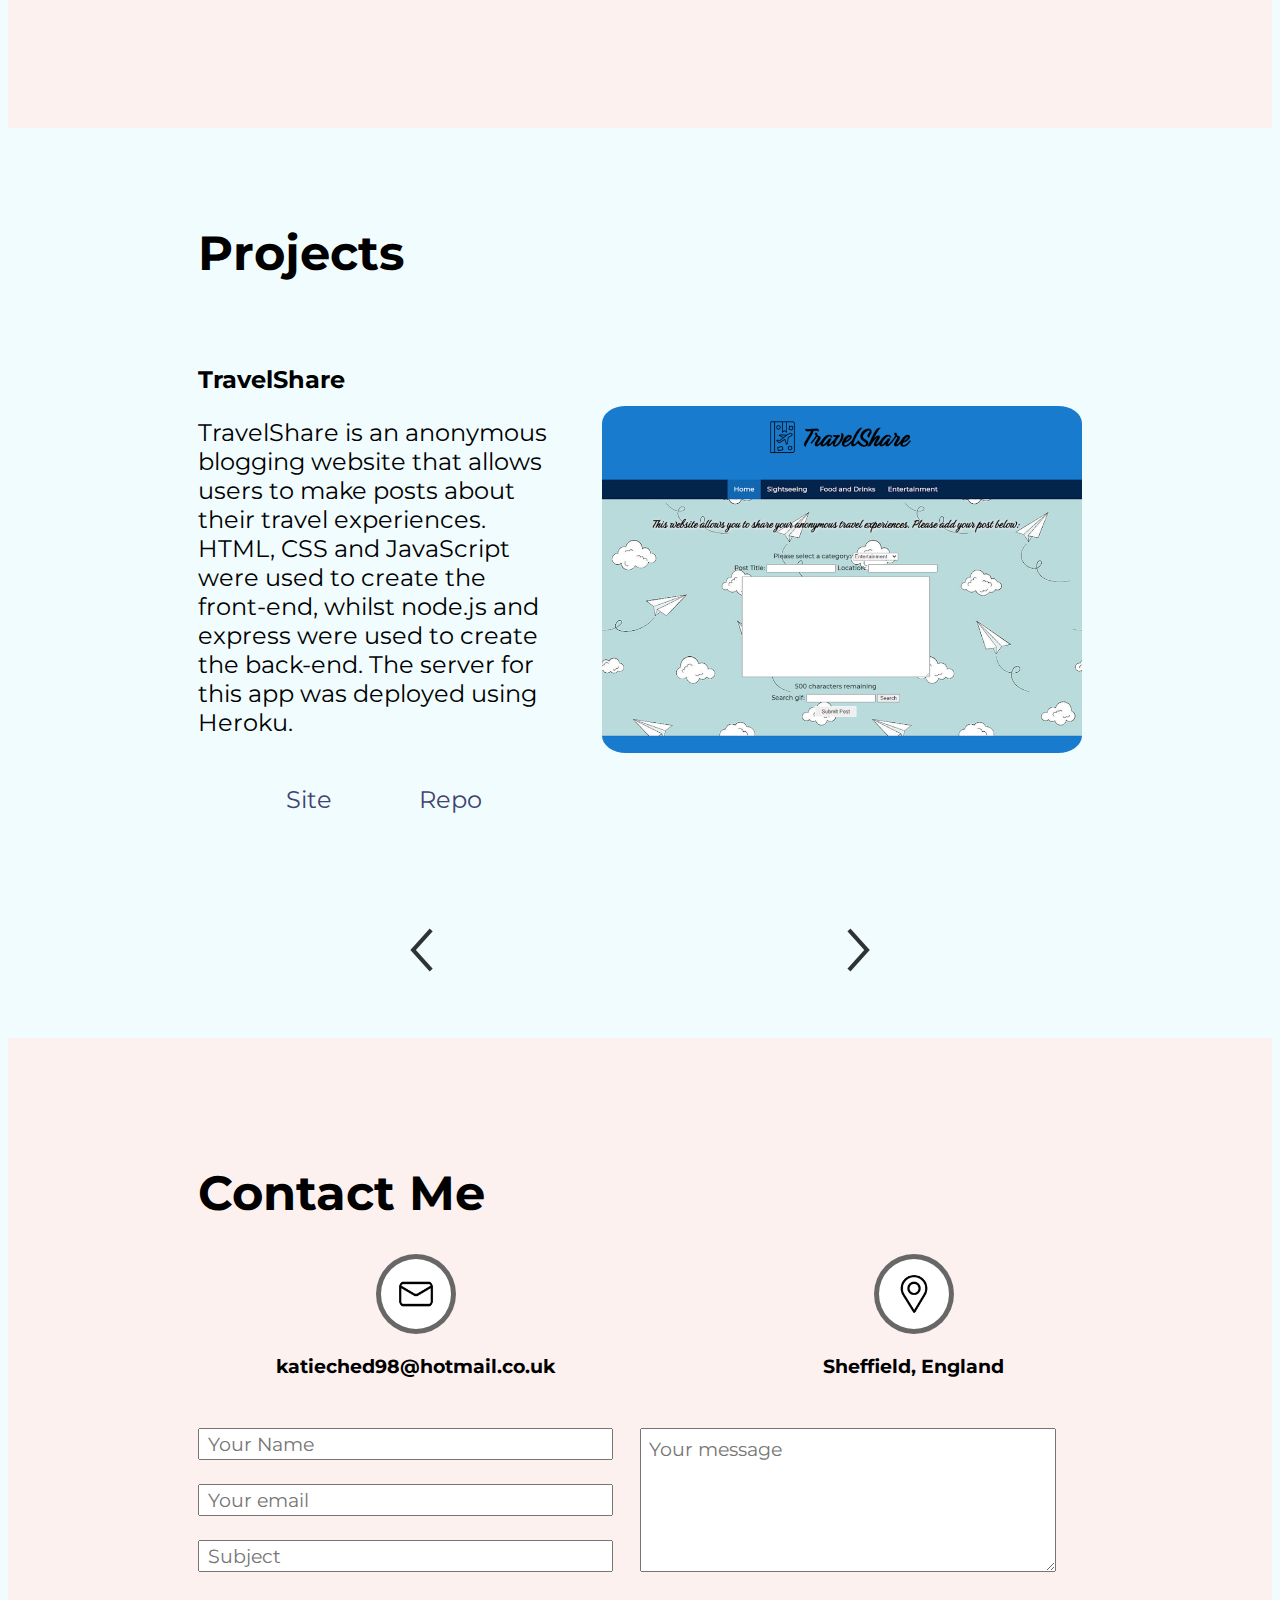
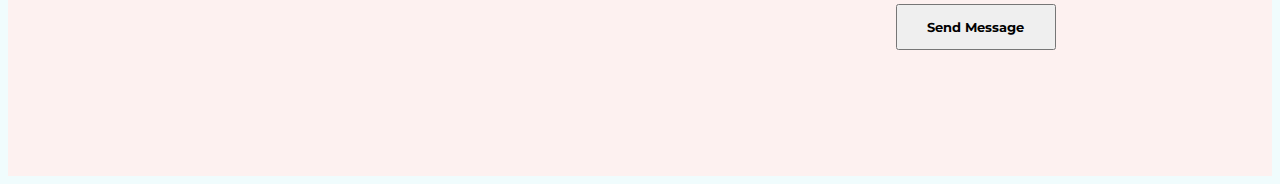
==== commit 03148880: "add functionality to contact form" ====
--- a/index.html
+++ b/index.html
@@ -31,7 +31,7 @@
                 <span class="bar"></span>
             </div>
 
-            <ul class="burger-links">
+            <ul class="burger-links" id="burger-links">
                 <li><a href="#home">Home</a></li>
                 <li><a href="#aboutMe">About Me</a></li>
                 <li><a href="#projects">Projects</a></li>
@@ -124,17 +124,19 @@
             </div>  
         </div>
 
-        <form>
+        <form id="form" action="https://formspree.io/f/mayarnqr" method="POST">
             <div id="leftForm">
-                <input type="text" placeholder="Your Name" id="name">
-                <input type="text" placeholder="Your email" id="email">
-                <input type="text" placeholder="Subject" id="subject">
+                <input type="text" placeholder="Your Name" id="name" name="name">
+                <input type="text" placeholder="Your email" id="email" name="email">
+                <input type="text" placeholder="Subject" id="subject" name="subject">
             </div>
 
             <div id="rightForm">
-                <textarea placeholder="Your message" id="message"></textarea>
+                <textarea placeholder="Your message" id="message" name="message"></textarea>
                 <input type="Submit" value="Send Message" id="sendMessage">
             </div>
+
+            <p id="formStatus"></p>
         </form>
     </section>
     
--- a/style.css
+++ b/style.css
@@ -65,11 +65,11 @@
     background-color: #42426F;
 }
 
-.burger-links {
+#burger-links {
     display: none;
 }
 
-@media (max-width: 1000px) {
+@media (max-width: 900px) {
     .hamburger {
         display: block;
         cursor: pointer;
@@ -380,6 +380,13 @@
     padding-left: 15%;
 }
 
+@media (max-width: 500px) {
+    #contactMe h1 {
+        text-align: center;
+        padding-left: 0;
+    }
+}
+
 #contactIcons {
     display: flex;
     justify-content: space-evenly;
